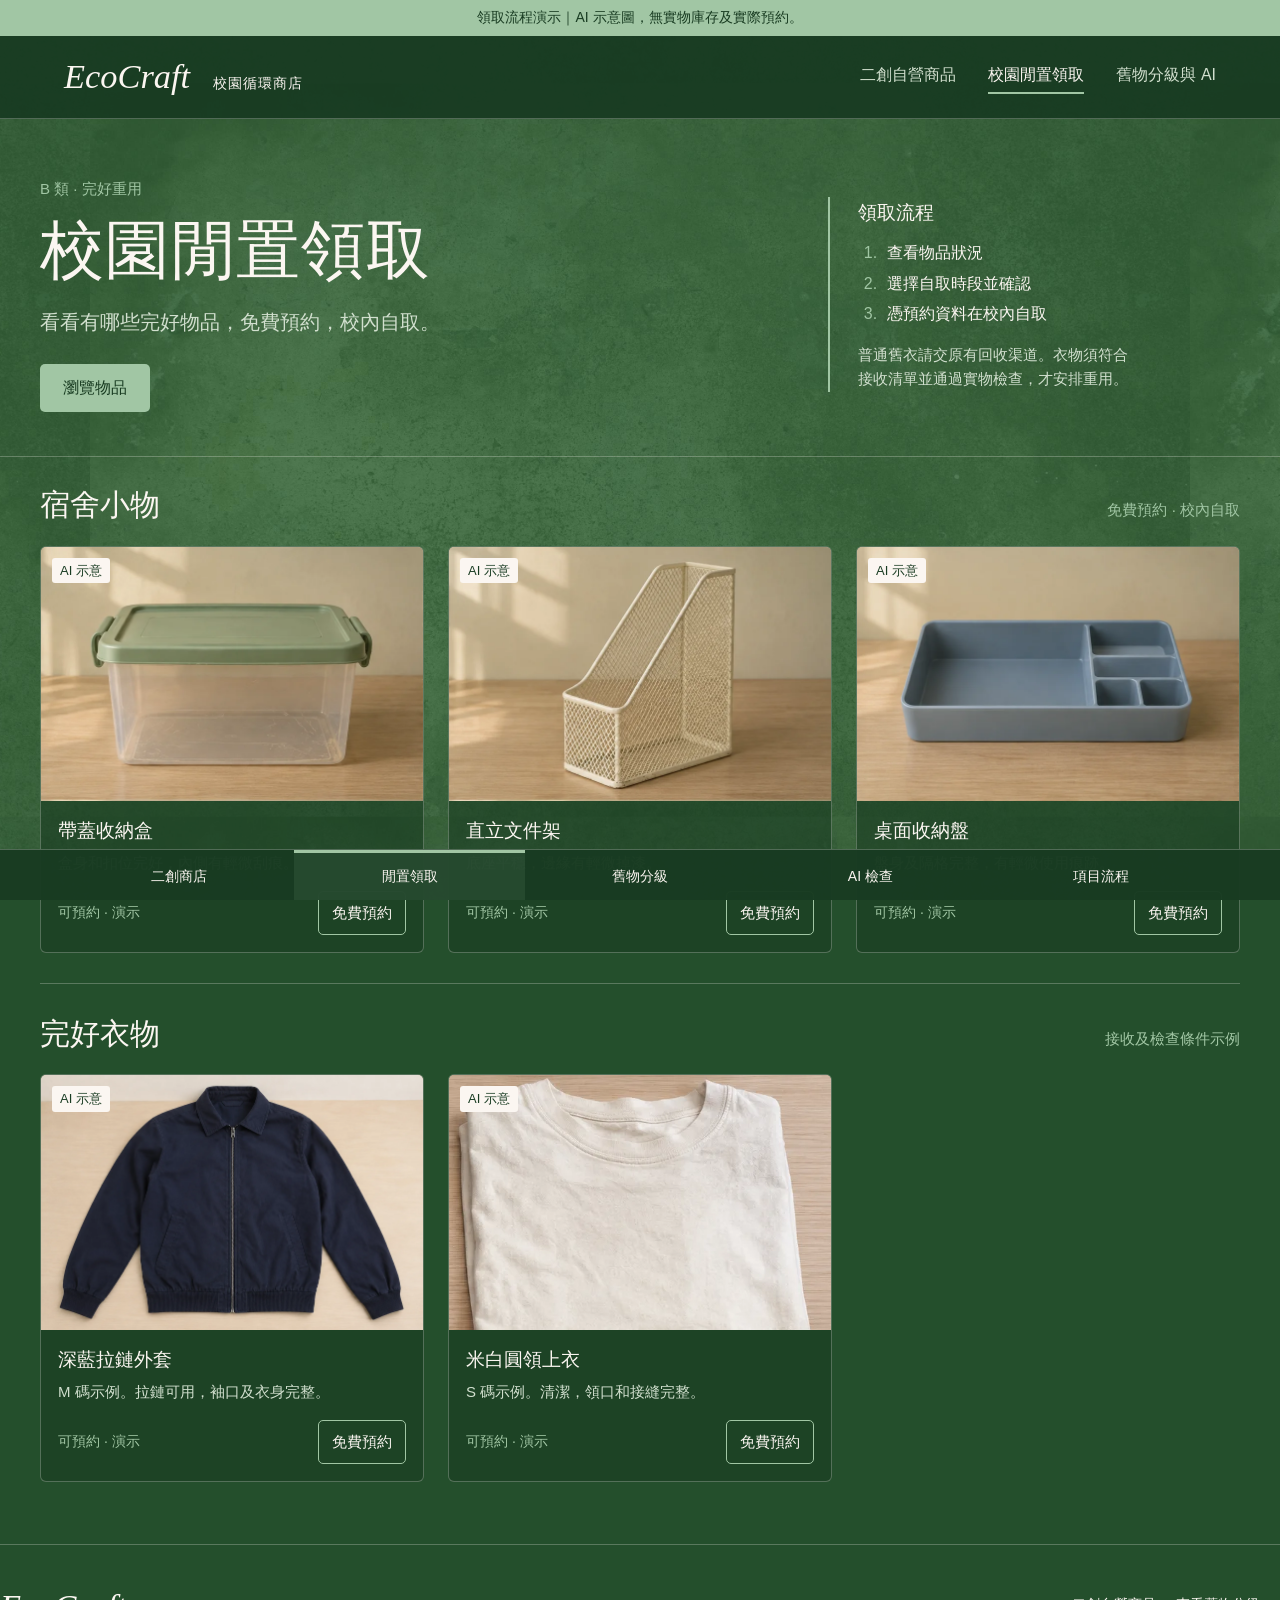
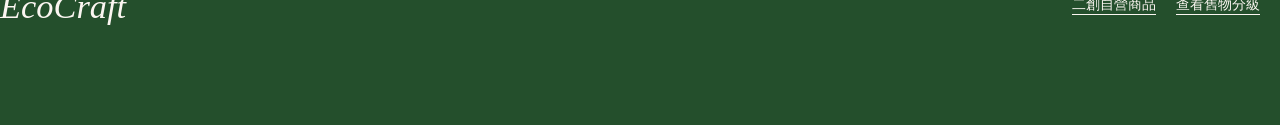
==== reuse.html @ 49c38d24 "Publish EcoCraft classroom backup demo" ====
<!doctype html>
<html lang="zh-Hant-HK">
<head>
  <meta charset="utf-8">
  <meta name="viewport" content="width=device-width, initial-scale=1">
  <meta name="theme-color" content="#244f2c">
  <title>校園閒置領取｜EcoCraft</title>
  <meta name="description" content="瀏覽完好物品示例，體驗免費預約及校內自取。">
  <link rel="stylesheet" href="shop.css?v=shop-r6">
  <link rel="stylesheet" href="reuse.css">
  <script src="reuse.js" defer></script>
</head>
<body class="reuse-page">
  <a class="skip" href="#reuse-list">跳到物品清單</a>
  <div class="demo-notice">領取流程演示｜AI 示意圖，無實物庫存及實際預約。</div>
  <header class="shop-header">
    <a class="brand" href="index.html" aria-label="EcoCraft 首頁">EcoCraft <span>校園循環商店</span></a>
    <nav class="desktop-nav" aria-label="主導覽">
      <a href="index.html#shop">二創自營商品</a>
      <a href="reuse.html" aria-current="page">校園閒置領取</a>
      <a href="studio.html#materials">舊物分級與 AI</a>
    </nav>
  </header>
  <main>
    <section class="reuse-intro" aria-labelledby="reuse-title">
      <div>
        <p class="reuse-kicker">B 類<span aria-hidden="true"> · </span>完好重用</p>
        <h1 id="reuse-title">校園閒置領取</h1>
        <p class="reuse-lead">看看有哪些完好物品，免費預約，校內自取。</p>
        <a class="button primary" href="#reuse-list">瀏覽物品</a>
      </div>
      <div class="reuse-steps">
        <h2>領取流程</h2>
        <ol>
          <li>查看物品狀況</li>
          <li>選擇自取時段並確認</li>
          <li>憑預約資料在校內自取</li>
        </ol>
        <p>普通舊衣請交原有回收渠道。衣物須符合接收清單並通過實物檢查，才安排重用。</p>
      </div>
    </section>
    <section class="reuse-list" id="reuse-list" aria-labelledby="reuse-list-title">
      <header class="reuse-section-heading">
        <h2 id="reuse-list-title">宿舍小物</h2>
        <p>免費預約 · 校內自取</p>
      </header>
      <div class="reuse-grid">
        <article class="reuse-card" data-reuse-item="box">
          <div class="reuse-photo reuse-photo-box" role="img" aria-label="AI 示意：帶淺綠盒蓋的透明塑膠收納盒">
            <span class="reuse-image-label" aria-hidden="true">AI 示意</span>
          </div>
          <div class="reuse-card-copy">
            <h3>帶蓋收納盒</h3>
            <p>盒身和扣位完好，內側有輕微刮痕。</p>
            <div class="reuse-card-actions"><span class="reuse-status">可預約 · 演示</span><button type="button" class="button outline">免費預約</button></div>
          </div>
        </article>
        <article class="reuse-card" data-reuse-item="files">
          <div class="reuse-photo reuse-photo-files" role="img" aria-label="AI 示意：米白色金屬網直立文件架">
            <span class="reuse-image-label" aria-hidden="true">AI 示意</span>
          </div>
          <div class="reuse-card-copy">
            <h3>直立文件架</h3>
            <p>底座平穩，邊緣有輕微掉漆。</p>
            <div class="reuse-card-actions"><span class="reuse-status">可預約 · 演示</span><button type="button" class="button outline">免費預約</button></div>
          </div>
        </article>
        <article class="reuse-card" data-reuse-item="tray">
          <div class="reuse-photo reuse-photo-tray" role="img" aria-label="AI 示意：灰藍色塑膠分格桌面收納盤">
            <span class="reuse-image-label" aria-hidden="true">AI 示意</span>
          </div>
          <div class="reuse-card-copy">
            <h3>桌面收納盤</h3>
            <p>盤身及隔格完整，有輕微使用痕跡。</p>
            <div class="reuse-card-actions"><span class="reuse-status">可預約 · 演示</span><button type="button" class="button outline">免費預約</button></div>
          </div>
        </article>
      </div>
      <header class="reuse-section-heading reuse-clothing">
        <h2>完好衣物</h2>
        <p>接收及檢查條件示例</p>
      </header>
      <div class="reuse-grid">
        <article class="reuse-card" data-reuse-item="jacket">
          <div class="reuse-photo reuse-photo-jacket" role="img" aria-label="AI 示意：深藍色拉鏈外套">
            <span class="reuse-image-label" aria-hidden="true">AI 示意</span>
          </div>
          <div class="reuse-card-copy">
            <h3>深藍拉鏈外套</h3>
            <p>M 碼示例。拉鏈可用，袖口及衣身完整。</p>
            <div class="reuse-card-actions"><span class="reuse-status">可預約 · 演示</span><button type="button" class="button outline">免費預約</button></div>
          </div>
        </article>
        <article class="reuse-card" data-reuse-item="shirt">
          <div class="reuse-photo reuse-photo-shirt" role="img" aria-label="AI 示意：摺疊的米白色圓領上衣">
            <span class="reuse-image-label" aria-hidden="true">AI 示意</span>
          </div>
          <div class="reuse-card-copy">
            <h3>米白圓領上衣</h3>
            <p>S 碼示例。清潔，領口和接縫完整。</p>
            <div class="reuse-card-actions"><span class="reuse-status">可預約 · 演示</span><button type="button" class="button outline">免費預約</button></div>
          </div>
        </article>
      </div>
    </section>
  </main>
  <footer class="shop-footer reuse-footer">
    <a class="brand" href="index.html">EcoCraft</a>
    <div><a href="index.html#shop">二創自營商品</a><a href="studio.html#materials">查看舊物分級</a></div>
  </footer>
  <nav class="bottom-nav two-entry-nav" aria-label="頁面導覽">
    <a href="index.html#shop">二創商店</a>
    <a href="#reuse-list" aria-current="page">閒置領取</a>
    <a href="studio.html#materials">舊物分級</a>
    <a href="studio.html#ai-demo">AI 檢查</a>
    <a href="studio.html#flow">項目流程</a>
  </nav>
  <dialog class="checkout-dialog reuse-dialog" id="reuse-dialog" aria-labelledby="reuse-dialog-title">
    <button class="dialog-close" type="button" id="close-reuse-dialog" aria-label="關閉預約">×</button>
    <p class="small-heading">校內自取演示</p>
    <h2 id="reuse-dialog-title" tabindex="-1">確認免費預約</h2>
    <div class="reuse-summary">
      <strong id="reuse-chosen-item"></strong>
      <span>免費</span>
    </div>
    <form id="reuse-form" method="dialog">
      <label class="reuse-slot-label" for="reuse-slot">選擇自取時段（示例）</label>
      <select id="reuse-slot" required>
        <option value="">請選擇時段</option>
        <option value="lunch">平日 12:30–13:30</option>
        <option value="evening">平日 17:00–18:00</option>
      </select>
      <p class="local-note">演示時段。真正的自取地點及時間須待校方批准後公布。</p>
      <p class="local-note">不用填寫個人資料。預約只保留在此瀏覽器分頁。</p>
      <button class="button primary full" type="submit">確認演示預約</button>
    </form>
    <section id="reuse-receipt" hidden>
      <dl class="reuse-pickup">
        <div><dt>領取方式</dt><dd>校內自取（演示）</dd></div>
        <div><dt>示例時段</dt><dd id="reuse-confirmed-slot"></dd></div>
      </dl>
      <p class="local-note">這是演示結果，沒有實際保留物品或安排交收。</p>
      <div class="checkout-actions">
        <button type="button" class="plain-button" id="cancel-reuse">取消演示預約</button>
        <button type="button" class="button primary" id="keep-browsing">返回物品清單</button>
      </div>
    </section>
  </dialog>
  <div id="reuse-toast" class="shop-toast" role="status" aria-live="polite"></div>
</body>
</html>
---- shop.css ----
:root{--green:#244f2c;--deep:#193c22;--sage:#a1c6a4;--paper:#fbf6f1;--muted:#d1dfce;--line:rgba(251,246,241,.25);font-size:16px;color-scheme:light}*{box-sizing:border-box}html{scroll-behavior:smooth;scroll-padding-top:100px}body{margin:0;color:var(--paper);background:var(--green) url('assets/green-texture.jpeg') center/1100px auto fixed;font-family:'PingFang SC','PingFang TC','Microsoft YaHei',Arial,sans-serif;line-height:1.65}button,input{font:inherit}button,a,input{touch-action:manipulation}button{cursor:pointer}a{color:inherit;text-underline-offset:5px}button{color:inherit}img{display:block;width:100%;height:auto}button:focus-visible,a:focus-visible,input:focus-visible,summary:focus-visible{outline:3px solid #e7c983;outline-offset:4px}svg{width:24px;height:24px}button[aria-disabled=true]{opacity:.5;cursor:help}[hidden]{display:none!important}.sr-only{position:absolute;width:1px;height:1px;overflow:hidden;clip-path:inset(50%);white-space:nowrap}.skip{position:fixed;left:15px;top:-100px;z-index:100;padding:12px;background:var(--paper);color:var(--green)}.skip:focus{top:15px}.demo-notice{text-align:center;padding:6px 20px;background:var(--sage);color:var(--deep);font-size:.875rem;line-height:1.7}.shop-header{display:flex;align-items:center;justify-content:space-between;gap:24px;padding:22px max(5vw,24px);background:rgba(25,60,34,.95);border-bottom:1px solid var(--line);position:sticky;top:0;z-index:20}.brand{font-family:Georgia,'Times New Roman',serif;font-style:italic;font-size:2.15rem;text-decoration:none;line-height:1.1;white-space:nowrap}.brand span{font-family:'PingFang SC','Microsoft YaHei',sans-serif;font-style:normal;font-size:.875rem;margin-left:14px;letter-spacing:1px}.desktop-nav{display:flex;gap:32px;font-size:1rem}.desktop-nav a{text-decoration:none;color:var(--muted)}.desktop-nav a[aria-current]{color:var(--paper);box-shadow:0 2px 0 var(--sage);padding-bottom:4px}.cart-button{display:flex;gap:9px;align-items:center;background:transparent;border:0;padding:6px 0;font-size:.9375rem}.cart-button b{font-size:.875rem;border:1px solid var(--sage);border-radius:50%;min-width:27px;height:27px;text-align:center;font-weight:400}.shop-hero{max-width:1380px;display:grid;grid-template-columns:.9fr 1.15fr;align-items:center;gap:64px;padding:66px 40px 70px;margin:auto}.small-heading{color:var(--sage);font-size:.9375rem;margin:0 0 14px}.hero-copy h1{font-size:clamp(2.1rem,3.4vw,3.65rem);line-height:1.25;font-weight:500;letter-spacing:-1px;margin:0 0 27px;white-space:nowrap}.hero-lead{font-size:1.5rem;line-height:1.65;margin:0 0 24px}.hero-description{font-size:1rem;color:var(--muted);margin-bottom:32px}.hero-actions{display:flex;gap:20px;align-items:center;flex-wrap:wrap}.button{display:inline-flex;min-height:46px;justify-content:center;align-items:center;padding:12px 22px;gap:8px;text-decoration:none;font-size:1rem;border:1px solid transparent;border-radius:5px;font-weight:500;line-height:1.4}.primary{background:var(--sage);color:var(--deep)}.primary:hover{background:#b9d8ba}.soft{background:#e1e9dc;color:var(--green);border-color:#b9c8b3}.outline{background:transparent;color:var(--paper);border-color:var(--sage)}.outline:hover{background:#ffffff0c}.text-link{font-size:.9375rem}.hero-note{font-size:.875rem;color:var(--sage);margin:31px 0 0}.hero-product{position:relative;padding:0;background:var(--paper);color:var(--green);text-align:left;border:0;border-radius:8px;overflow:hidden;transform:rotate(-1.1deg);box-shadow:0 18px 40px #112c1840}.hero-product>img{aspect-ratio:1.55;object-fit:cover}.hero-caption{display:grid;gap:4px;padding:18px 23px}.hero-caption>span{font-size:.875rem}.hero-caption strong{font-size:1.3rem;font-weight:500}.hero-caption>span:last-child{position:absolute;right:23px;bottom:29px;text-decoration:underline}.photo-label{position:absolute;top:14px;left:14px;color:var(--green);background:var(--paper);border-radius:3px;font-size:.8125rem;padding:3px 9px;line-height:1.6}.catalog-section{max-width:1380px;margin:auto;padding:40px 40px 70px;border-top:1px solid var(--line)}.catalog-heading{display:flex;justify-content:space-between;gap:20px;align-items:flex-end}.catalog-heading h2,.circular-section h2{font-size:2rem;line-height:1.35;font-weight:500;margin:0}.catalog-heading .small-heading{margin-bottom:8px}.catalog-heading>span{font-size:.9375rem;color:var(--muted)}.shop-tools{display:flex;justify-content:space-between;align-items:center;gap:25px;margin:30px 0 28px}.categories{display:flex;gap:9px;flex-wrap:wrap}.categories button{border:1px solid transparent;background:transparent;color:var(--muted);padding:9px 15px;border-radius:4px;font-size:.9375rem;min-height:44px}.categories button[aria-pressed=true]{background:var(--sage);color:var(--deep)}#search-form{display:flex;align-items:center;border:1px solid var(--line);border-radius:4px;min-height:44px;background:#193c2240;max-width:300px}#search{background:transparent;color:var(--paper);border:0;padding:9px 12px;width:220px;min-width:0;font-size:.9375rem}#search::placeholder{color:var(--muted)}#search-form button{background:transparent;border:0;padding:8px 12px;display:flex}.catalog-grid{display:grid;grid-template-columns:repeat(4,minmax(0,1fr));gap:22px}.product-card{min-width:0}.photo-button{position:relative;display:block;width:100%;background:var(--paper);padding:0;border:0;border-radius:6px;overflow:hidden}.photo-button>img{aspect-ratio:1.2;object-fit:cover;transition:transform .2s}.photo-button:hover>img{transform:scale(1.025)}.product-info{padding:17px 0 0}.material{font-size:.875rem;color:var(--sage);margin:0 0 6px}.product-info h3{margin:0;font-size:1.2rem;font-weight:500;line-height:1.45}.product-info h3 button{font:inherit;padding:0;text-align:left;background:transparent;border:0}.product-copy{font-size:.9375rem;color:var(--muted);margin:9px 0 20px;min-height:3.1em}.card-bottom{display:flex;justify-content:space-between;gap:10px;align-items:center}.card-bottom strong{font-size:1.2rem;font-weight:500;display:block;line-height:1.4}.card-bottom span{font-size:.8125rem;color:var(--sage)}.compact-button{padding:10px 13px;border:1px solid var(--sage);border-radius:4px;background:transparent;min-height:44px;font-size:.875rem;white-space:nowrap}.compact-button:hover{background:var(--sage);color:var(--deep)}.catalog-note{font-size:.875rem;color:var(--muted);margin:32px 0 0}.empty-results{text-align:center;padding:70px 20px;border:1px solid var(--line)}.empty-results h3{font-size:1.4rem;font-weight:500}.empty-results p{color:var(--muted)}.circular-section{display:grid;grid-template-columns:1fr 1fr;gap:70px;align-items:center;max-width:1300px;margin:auto;padding:55px 0 65px;border-top:1px solid var(--line)}.circular-section p:not(.small-heading){color:var(--muted);font-size:1rem;line-height:1.9}.circular-section .button{margin-top:13px}.circular-images{display:grid;grid-template-columns:1fr 1fr;gap:10px 18px}.circular-images img{aspect-ratio:1.35;object-fit:cover;border-radius:5px}.circular-images span{grid-row:2;color:var(--sage);font-size:.9375rem}.circular-images img:nth-of-type(2){grid-column:2;grid-row:1}.shop-footer{display:flex;justify-content:space-between;gap:40px;max-width:1300px;margin:auto;padding:43px 0 100px;border-top:1px solid var(--line)}.shop-footer p{font-size:.875rem;color:var(--muted)}.shop-footer>div:last-child a{display:inline-block;margin:0 20px 6px 0;font-size:.875rem}.bottom-nav{position:fixed;bottom:0;left:0;right:0;display:grid;grid-template-columns:repeat(4,1fr);padding:0 5%;background:rgba(25,60,34,.98);z-index:25;border-top:1px solid var(--line)}.bottom-nav a{padding:12px 5px;text-align:center;font-size:.875rem;text-decoration:none;border-top:3px solid transparent}.bottom-nav a[aria-current]{border-color:var(--sage);background:#a1c6a418}dialog{border:1px solid var(--sage);background:var(--paper);color:var(--green);padding:0;border-radius:8px;max-width:calc(100vw - 40px);max-height:calc(100dvh - 40px);box-shadow:0 20px 90px #07180c55;line-height:1.65}dialog::backdrop{background:#102417aa}dialog h2{font-size:1.9rem;font-weight:500;line-height:1.35;margin:0 0 18px}.dialog-close{position:absolute;z-index:2;right:13px;top:10px;width:44px;height:44px;border:0;background:var(--paper);border-radius:50%;color:var(--green);font-size:2rem;line-height:1}.product-dialog{width:1030px}.detail-layout{display:grid;grid-template-columns:1fr 1fr}.detail-image{position:sticky;top:0;align-self:start;padding:20px}.detail-image img{aspect-ratio:1;object-fit:contain;background:#eee7dd}.detail-image .photo-label{top:32px;left:32px}.detail-copy{padding:45px 35px 30px 10px}.detail-copy .material{color:#527559}.detail-copy h2{margin-bottom:18px}.detail-copy>p:not(.material){font-size:1rem}.detail-price{display:flex;align-items:baseline;gap:13px;margin:22px 0 0}.detail-price strong{font-size:1.9rem;font-weight:500}.detail-price span{font-size:.875rem;color:#527559}.price-explainer{font-size:.875rem!important;color:#526951;margin:8px 0 14px}.detail-spec{font-size:.9375rem;margin:23px 0;border-top:1px solid #244f2c25}.detail-spec>div{padding:12px 0;border-bottom:1px solid #244f2c25;display:grid;grid-template-columns:75px 1fr;gap:18px}.detail-spec dt{color:#526951}.detail-spec dd{margin:0}.qty-label{display:flex;gap:22px;align-items:center;font-size:.9375rem;margin:20px 0}.qty-label input{width:78px;padding:7px 9px;border:1px solid #66856b;border-radius:4px;background:transparent;color:var(--green);min-height:44px}.detail-actions{display:flex;gap:10px}.detail-actions .button{flex:1;padding-left:12px;padding-right:12px}.detail-copy details{border-top:1px solid #244f2c25;margin-top:20px;padding-top:15px;font-size:.9375rem}.detail-copy details summary{cursor:pointer;min-height:35px}.detail-copy details p{color:#526951;font-size:.9375rem}.cart-dialog{margin:0 0 0 auto;border-radius:0;height:100dvh;max-height:100dvh;max-width:100vw;width:580px;border-right:0}.cart-inner{padding:40px 30px}.cart-inner .small-heading,.checkout-dialog>.small-heading,.receipt-dialog>.small-heading{color:#527559}.cart-lines{list-style:none;padding:0;margin:30px 0}.cart-line{display:grid;grid-template-columns:86px minmax(0,1fr) auto;gap:18px;padding:20px 0;border-bottom:1px solid #244f2c25}.cart-line>img{width:86px;height:93px;object-fit:cover;border-radius:3px}.cart-line h3{font-size:1rem;font-weight:500;margin:0 0 5px}.cart-line p{margin:0 0 12px;font-size:.9375rem}.cart-line p span{font-size:.8125rem;color:#526951}.cart-line>strong{font-size:.9375rem;white-space:nowrap;font-weight:500}.line-actions{display:flex;align-items:center;gap:16px}.quantity{display:flex;align-items:center;border:1px solid #244f2c40;border-radius:3px}.quantity button{width:35px;height:36px;border:0;background:transparent;font-size:1.1rem}.quantity output{min-width:26px;text-align:center;font-size:.9375rem}.plain-button{border:0;padding:5px 0;min-height:36px;background:transparent;text-decoration:underline;text-underline-offset:4px;font-size:.875rem}.total-row{display:flex;justify-content:space-between;gap:15px;padding-top:23px;border-top:1px solid #244f2c40;font-size:1.1rem}.total-row strong{font-size:1.5rem;font-weight:500}.full{width:100%;margin-top:12px}.local-note{font-size:.875rem;color:#526951}.cart-empty{text-align:center;padding:55px 12px}.cart-empty h3{font-weight:500;font-size:1.2rem}.cart-empty p{color:#526951}.empty-symbol{font-size:2.7rem;color:#77967b}.checkout-dialog,.receipt-dialog{width:600px;padding:42px 35px}.order-items{list-style:none;padding:0;margin:28px 0}.order-items li{display:flex;justify-content:space-between;gap:20px;padding:14px 0;border-bottom:1px solid #244f2c25;font-size:.9375rem}.order-items li strong{font-weight:500;white-space:nowrap}.demo-accept{display:flex;align-items:flex-start;gap:11px;font-size:.9375rem;margin:25px 0}.demo-accept input{width:20px;height:20px;flex-shrink:0;margin:4px 0;accent-color:var(--green)}.checkout-actions{display:flex;justify-content:space-between;gap:20px;align-items:center;margin-top:30px}.receipt-dialog{text-align:center}.receipt-check{width:64px;height:64px;border-radius:50%;background:var(--sage);color:var(--green);font-size:2rem;line-height:64px;margin:0 auto 23px}.receipt-state{background:#e4ecdf;border-radius:4px;padding:10px;font-size:.9375rem}.receipt-number{font-size:.8125rem;color:#526951;overflow-wrap:anywhere}.receipt-actions{display:grid;gap:18px;margin-top:25px}.receipt-dialog .order-items,.receipt-dialog .total-row{text-align:left}.shop-toast{position:fixed;bottom:75px;left:50%;transform:translate(-50%,15px);z-index:100;color:var(--green);background:var(--paper);padding:13px 22px;border:1px solid var(--sage);border-radius:6px;box-shadow:0 7px 25px #10241733;max-width:calc(100vw - 32px);width:max-content;opacity:0;pointer-events:none;transition:opacity .15s,transform .15s;font-size:.9375rem}.shop-toast.show{opacity:1;transform:translate(-50%,0)}
@media(min-width:1600px){.shop-hero{padding-top:90px;padding-bottom:90px}}
@media(max-width:1100px){.shop-hero{gap:35px;padding:50px 30px}.desktop-nav{gap:20px}.brand span{display:none}.catalog-section{padding:35px 30px 60px}.catalog-grid{gap:20px}.card-bottom{align-items:flex-start;flex-direction:column}.compact-button{width:100%}.circular-section,.shop-footer{margin-left:30px;margin-right:30px}.hero-caption>span:last-child{position:static}.hero-lead{font-size:1.3rem}.hero-description{font-size:.9375rem}.product-dialog{width:960px}}
@media(max-width:760px){.demo-notice{font-size:.8125rem;padding:6px 15px}.shop-header{padding:17px 20px}.brand{font-size:1.9rem}.desktop-nav{display:none}.cart-button{font-size:.875rem}.shop-hero{grid-template-columns:1fr;padding:35px 20px 45px;gap:30px}.hero-copy h1{font-size:2.5rem;margin-bottom:18px}.hero-lead{font-size:1.3rem;margin-bottom:15px}.hero-description{margin-bottom:22px}.hero-actions{gap:15px}.hero-note{margin-top:22px}.hero-product{transform:none}.hero-product>img{aspect-ratio:1.5}.hero-caption{padding:16px 20px;grid-template-columns:1fr auto}.hero-caption>span:first-child{grid-column:1/-1}.hero-caption>span:last-child{font-size:.8125rem;align-self:center}.hero-caption strong{font-size:1.1rem}.catalog-section{padding:34px 20px 45px}.catalog-heading h2{font-size:1.6rem}.catalog-heading>span{white-space:nowrap;font-size:.875rem}.shop-tools{flex-direction:column;align-items:stretch;gap:18px;margin:24px 0}.categories{gap:5px}.categories button{padding:8px 12px;font-size:.875rem}#search-form{max-width:none}#search{width:100%}.catalog-grid{grid-template-columns:repeat(2,minmax(0,1fr));gap:28px 14px}.photo-button .photo-label{font-size:.75rem;top:8px;left:8px;padding:2px 6px}.product-info{padding-top:12px}.product-info h3{font-size:1rem;line-height:1.5}.material{font-size:.8125rem}.product-copy{font-size:.875rem;min-height:4.7em;margin:8px 0 12px}.card-bottom strong{font-size:1.1rem}.card-bottom span{font-size:.75rem}.compact-button{font-size:.875rem;min-height:42px}.catalog-note{font-size:.8125rem}.circular-section{grid-template-columns:1fr;gap:30px;margin:0 20px;padding:35px 0 45px}.circular-section h2{font-size:1.7rem}.circular-section p:not(.small-heading){font-size:.9375rem}.shop-footer{display:block;margin:0 20px;padding:35px 0 90px}.shop-footer>div+div{margin-top:25px}.bottom-nav{padding:0}.bottom-nav a{font-size:.8125rem}.detail-layout{grid-template-columns:1fr}.product-dialog{max-width:calc(100vw - 24px);max-height:calc(100dvh - 24px)}.detail-image{position:relative;padding:16px}.detail-image img{aspect-ratio:1.25}.detail-image .photo-label{top:26px;left:26px}.detail-copy{padding:5px 22px 28px}.detail-copy h2{font-size:1.65rem}.detail-copy>p:not(.material){font-size:.9375rem}.dialog-close{right:10px;top:9px}.cart-inner{padding:45px 20px 28px}.cart-line{grid-template-columns:68px minmax(0,1fr);gap:13px}.cart-line>img{width:68px;height:83px}.cart-line>strong{grid-column:2;font-size:.875rem;margin-top:-8px}.cart-line h3{font-size:.9375rem}.line-actions{gap:12px}.cart-empty{padding:40px 4px}.checkout-dialog,.receipt-dialog{max-width:calc(100vw - 24px);padding:42px 23px 28px}.checkout-actions{gap:15px}.checkout-actions .button{padding:12px 14px;font-size:.9375rem}.checkout-dialog h2,.receipt-dialog h2,.cart-dialog h2{font-size:1.7rem}.order-items li{font-size:.875rem}.demo-accept{font-size:.875rem}.hero-copy .desktop-break{display:none}}
@media(prefers-reduced-motion:reduce){html{scroll-behavior:auto}*,*:before,*:after{transition:none!important;transform:none!important}}

.catalog-note { margin-top: 12px; }
.catalog-background { margin-top: 24px; color: var(--muted); font-size: .875rem; }
.catalog-background summary, .pickup-details summary, .detail-copy details summary {
  cursor: pointer;
  min-height: 44px;
  padding: 8px 0;
}
.detail-copy details { margin-top: 12px; padding-top: 0; }
.detail-copy .detail-spec { margin: 4px 0 12px; }
.pickup-details { margin: 12px 0 16px; }
.pickup-details p { margin: 0 0 10px; color: #526951; font-size: .875rem; }

@media (max-width: 760px) {
  .detail-image img { max-height: min(23dvh, 180px); }
  .detail-copy h2 { margin-bottom: 8px; }
  .detail-copy #detail-use { margin: 8px 0; }
  .detail-price { margin-top: 8px; }
  .qty-label { margin: 10px 0; }
}
---- reuse.css ----
/* Use the existing shop tokens, texture, dialogs and navigation. */
.bottom-nav.two-entry-nav {
  grid-template-columns: repeat(5, minmax(0, 1fr));
}

.reuse-page {
  font-family: "PingFang TC", "Noto Sans CJK TC", "Microsoft JhengHei", sans-serif;
}

.reuse-intro, .reuse-list {
  max-width: 1380px;
  margin-inline: auto;
  padding-inline: 40px;
}

.reuse-intro {
  display: grid;
  grid-template-columns: minmax(0, 1.2fr) minmax(290px, .72fr);
  gap: clamp(38px, 8vw, 112px);
  align-items: center;
  padding-block: 58px 44px;
}

.reuse-kicker {
  margin: 0 0 12px;
  color: var(--sage);
  font-size: .9375rem;
}

.reuse-intro h1 {
  margin: 0;
  font-size: clamp(2.45rem, 5vw, 4.45rem);
  font-weight: 550;
  line-height: 1.16;
  letter-spacing: .02em;
}

.reuse-lead {
  margin: 18px 0 26px;
  color: var(--muted);
  font-size: clamp(1rem, 1.9vw, 1.22rem);
}

.reuse-steps {
  padding-inline-start: 28px;
  border-inline-start: 2px solid var(--sage);
}

.reuse-steps h2 {
  margin: 0;
  font-size: 1.2rem;
  font-weight: 550;
}

.reuse-steps ol {
  display: grid;
  gap: 4px;
  margin: 12px 0 15px;
  padding-inline-start: 1.45rem;
}

.reuse-steps li {
  padding-inline-start: .32rem;
}

.reuse-steps li::marker {
  color: var(--sage);
}

.reuse-steps p {
  max-width: 33ch;
  margin: 0;
  color: var(--muted);
  font-size: .9375rem;
}

.reuse-list {
  padding-block: 23px 62px;
  border-top: 1px solid var(--line);
}

.reuse-section-heading {
  display: flex;
  align-items: baseline;
  justify-content: space-between;
  gap: 10px 18px;
  flex-wrap: wrap;
  margin-bottom: 16px;
}

.reuse-section-heading h2 {
  margin: 0;
  font-size: clamp(1.45rem, 2.5vw, 1.88rem);
  font-weight: 500;
}

.reuse-section-heading p {
  margin: 0;
  font-size: .9375rem;
  color: var(--sage);
}

.reuse-grid {
  display: grid;
  grid-template-columns: repeat(3, minmax(0, 1fr));
  gap: 24px;
}

.reuse-card {
  min-width: 0;
  overflow: hidden;
  background: rgba(25, 60, 34, .6);
  border: 1px solid var(--line);
  border-radius: 6px;
  display: flex;
  flex-direction: column;
}

.reuse-photo {
  position: relative;
  flex: none;
  aspect-ratio: 3 / 2;
  background: #d1c3ab url("assets/campus-reuse-objects.webp") no-repeat;
  background-size: 200% 200%;
}

.reuse-photo-box { background-position: left top; }
.reuse-photo-files { background-position: right top; }
.reuse-photo-tray { background-position: left bottom; }

.reuse-photo-jacket {
  background-image: url("assets/campus-reuse-jacket.webp");
  background-position: center;
  background-size: cover;
}

.reuse-photo-shirt {
  background-image: url("assets/campus-reuse-shirt.webp");
  background-position: right 71%;
  background-size: 290% auto;
}

.reuse-image-label {
  position: absolute;
  inset: 11px auto auto 11px;
  border-radius: 3px;
  padding: 2px 8px;
  font-size: .8125rem;
  color: var(--deep);
  background: var(--paper);
}

.reuse-card-copy {
  display: flex;
  flex-grow: 1;
  flex-direction: column;
  padding: 15px 17px 17px;
}

.reuse-card-copy h3 {
  margin: 0 0 4px;
  font-size: 1.16rem;
  font-weight: 550;
}

.reuse-card-copy p {
  margin: 0 0 15px;
  color: var(--muted);
  font-size: .9375rem;
}

.reuse-card-actions {
  display: flex;
  align-items: center;
  justify-content: space-between;
  flex-wrap: wrap;
  gap: 8px 12px;
  margin-top: auto;
}

.reuse-status {
  color: var(--sage);
  font-size: .875rem;
}

.reuse-card-actions .button {
  padding: 8px 13px;
  min-height: 44px;
  font-size: .9375rem;
}

.reuse-clothing {
  margin-top: 30px;
  padding-top: 25px;
  border-top: 1px solid var(--line);
}

.reuse-footer {
  align-items: center;
}

.reuse-summary {
  display: flex;
  justify-content: space-between;
  gap: 12px;
  padding: 12px 0;
  border-block: 1px solid #244f2c36;
}

.reuse-slot-label {
  display: block;
  margin: 18px 0 7px;
  font-weight: 600;
}

#reuse-slot {
  font: inherit;
  width: 100%;
  min-height: 45px;
  padding: 7px 10px;
  border: 1px solid #66856b;
  border-radius: 4px;
  color: var(--deep);
  background: white;
}

#reuse-slot:focus-visible {
  outline: 3px solid #3f6842;
  outline-offset: 2px;
}

.reuse-pickup {
  padding: 13px 17px;
  background: #e4ecdf;
  border: 1px solid var(--sage);
  border-radius: 4px;
}

.reuse-pickup div {
  display: flex;
  flex-wrap: wrap;
  justify-content: space-between;
  column-gap: 16px;
}

.reuse-pickup dd {
  margin: 0;
  font-weight: 550;
}

.reuse-inline-link {
  text-underline-offset: 4px;
  font-weight: 500;
}

@media (max-width: 900px) {
  .reuse-grid { gap: 16px; }
  .reuse-intro, .reuse-list { padding-inline: 25px; }
}

@media (max-width: 760px) {
  .reuse-intro {
    grid-template-columns: 1fr;
    padding-block: 35px 27px;
    gap: 23px;
  }
  .reuse-steps { padding-inline-start: 15px; }
  .reuse-intro, .reuse-list { padding-inline: 20px; }
  .reuse-grid { grid-template-columns: repeat(2, minmax(0, 1fr)); gap: 14px; }
  .reuse-card-copy { padding: 11px; }
  .reuse-card-copy h3 { font-size: 1rem; }
  .reuse-card-copy p { font-size: .875rem; margin-bottom: 11px; }
  .reuse-card-actions { align-items: stretch; flex-direction: column; gap: 5px; }
  .reuse-card-actions .button { font-size: .875rem; }
  .reuse-image-label { inset: 6px auto auto 6px; font-size: .75rem; }
  .bottom-nav.two-entry-nav a { padding-inline: 2px; }
}
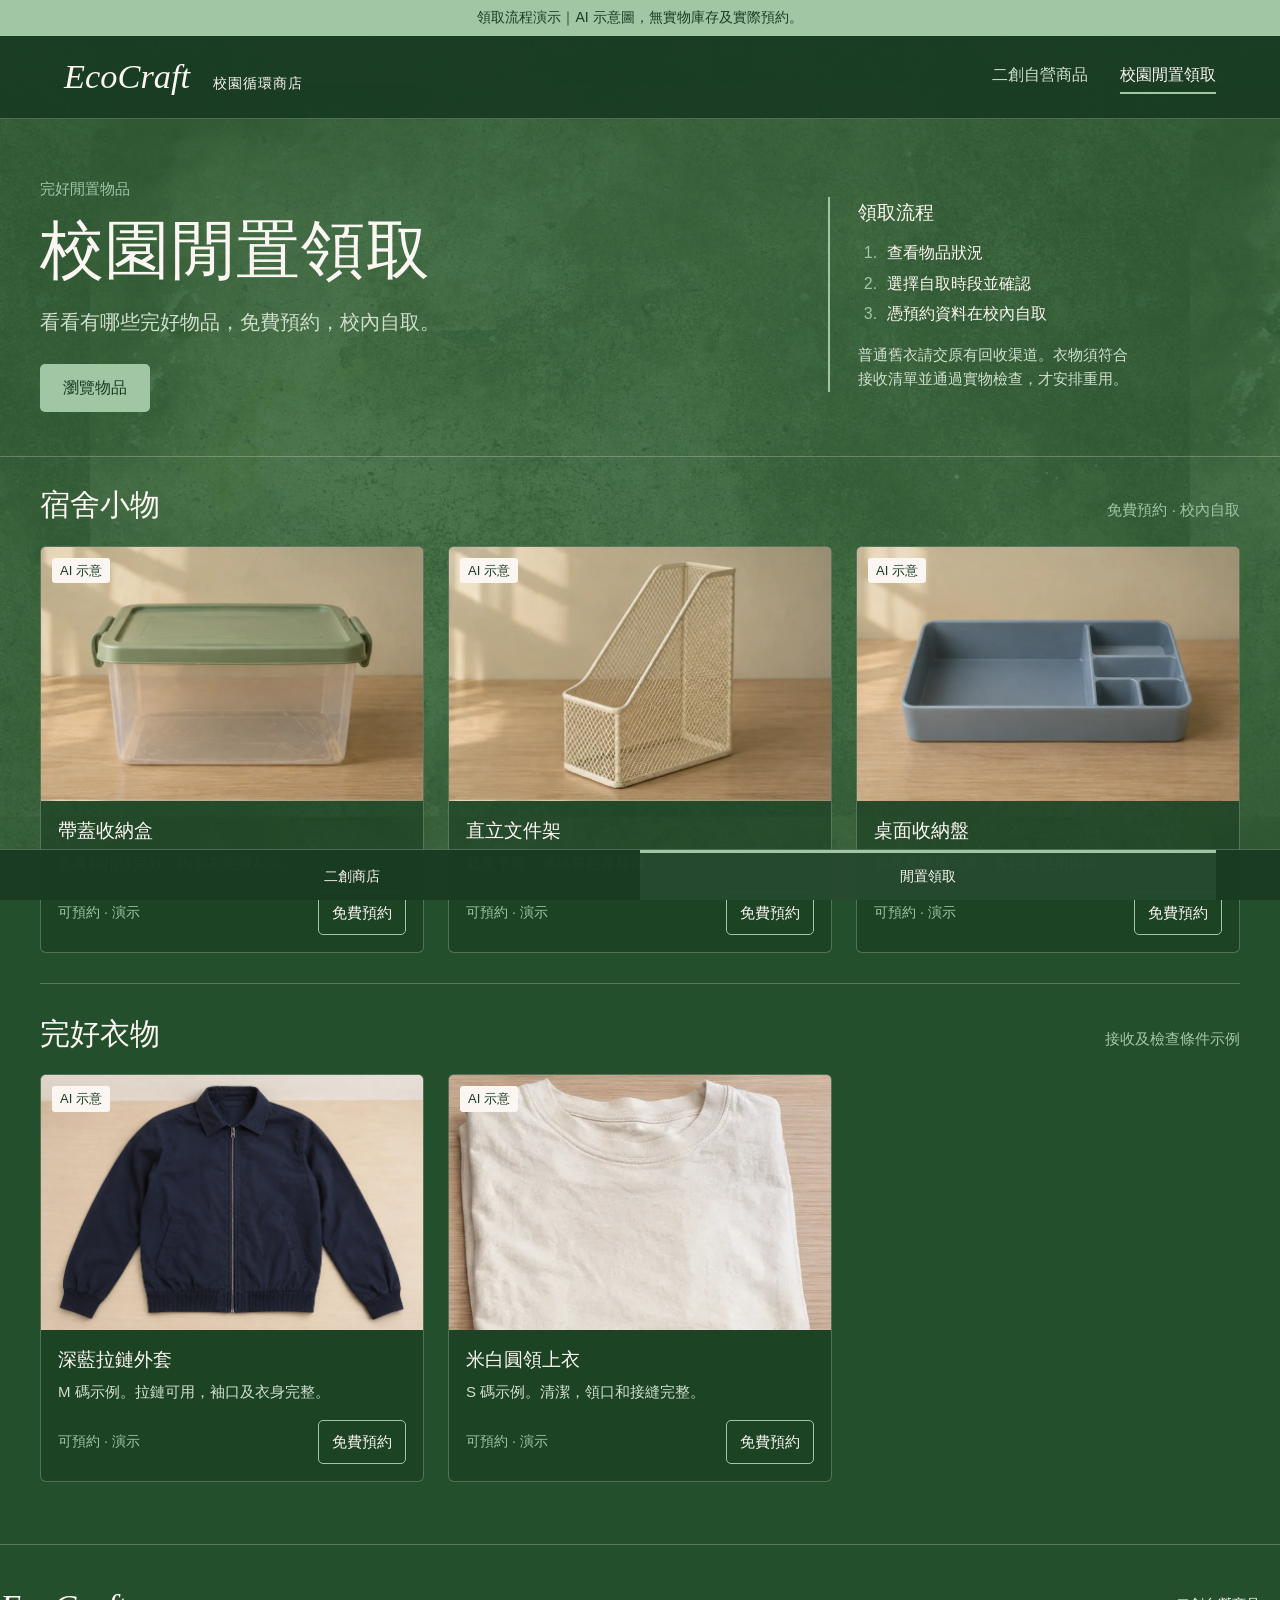
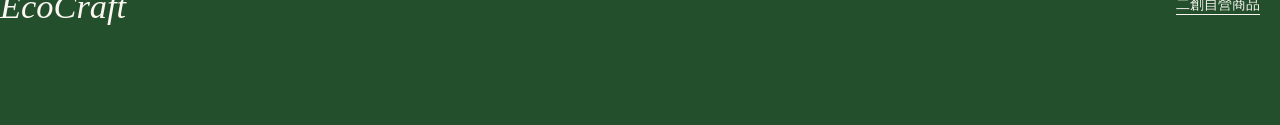
==== commit c8508475: "Make the storefront product-first and reveal details on demand" ====
--- a/reuse.html
+++ b/reuse.html
@@ -7,7 +7,7 @@
   <title>校園閒置領取｜EcoCraft</title>
   <meta name="description" content="瀏覽完好物品示例，體驗免費預約及校內自取。">
   <link rel="stylesheet" href="shop.css?v=shop-r6">
-  <link rel="stylesheet" href="reuse.css">
+  <link rel="stylesheet" href="reuse.css?v=retail1">
   <script src="reuse.js" defer></script>
 </head>
 <body class="reuse-page">
@@ -18,13 +18,12 @@
     <nav class="desktop-nav" aria-label="主導覽">
       <a href="index.html#shop">二創自營商品</a>
       <a href="reuse.html" aria-current="page">校園閒置領取</a>
-      <a href="studio.html#materials">舊物分級與 AI</a>
     </nav>
   </header>
   <main>
     <section class="reuse-intro" aria-labelledby="reuse-title">
       <div>
-        <p class="reuse-kicker">B 類<span aria-hidden="true"> · </span>完好重用</p>
+        <p class="reuse-kicker">完好閒置物品</p>
         <h1 id="reuse-title">校園閒置領取</h1>
         <p class="reuse-lead">看看有哪些完好物品，免費預約，校內自取。</p>
         <a class="button primary" href="#reuse-list">瀏覽物品</a>
@@ -106,14 +105,11 @@
   </main>
   <footer class="shop-footer reuse-footer">
     <a class="brand" href="index.html">EcoCraft</a>
-    <div><a href="index.html#shop">二創自營商品</a><a href="studio.html#materials">查看舊物分級</a></div>
+    <div><a href="index.html#shop">二創自營商品</a></div>
   </footer>
   <nav class="bottom-nav two-entry-nav" aria-label="頁面導覽">
     <a href="index.html#shop">二創商店</a>
     <a href="#reuse-list" aria-current="page">閒置領取</a>
-    <a href="studio.html#materials">舊物分級</a>
-    <a href="studio.html#ai-demo">AI 檢查</a>
-    <a href="studio.html#flow">項目流程</a>
   </nav>
   <dialog class="checkout-dialog reuse-dialog" id="reuse-dialog" aria-labelledby="reuse-dialog-title">
     <button class="dialog-close" type="button" id="close-reuse-dialog" aria-label="關閉預約">×</button>
--- a/reuse.css
+++ b/reuse.css
@@ -1,6 +1,6 @@
 /* Use the existing shop tokens, texture, dialogs and navigation. */
 .bottom-nav.two-entry-nav {
-  grid-template-columns: repeat(5, minmax(0, 1fr));
+  grid-template-columns: repeat(2, minmax(0, 1fr));
 }
 
 .reuse-page {
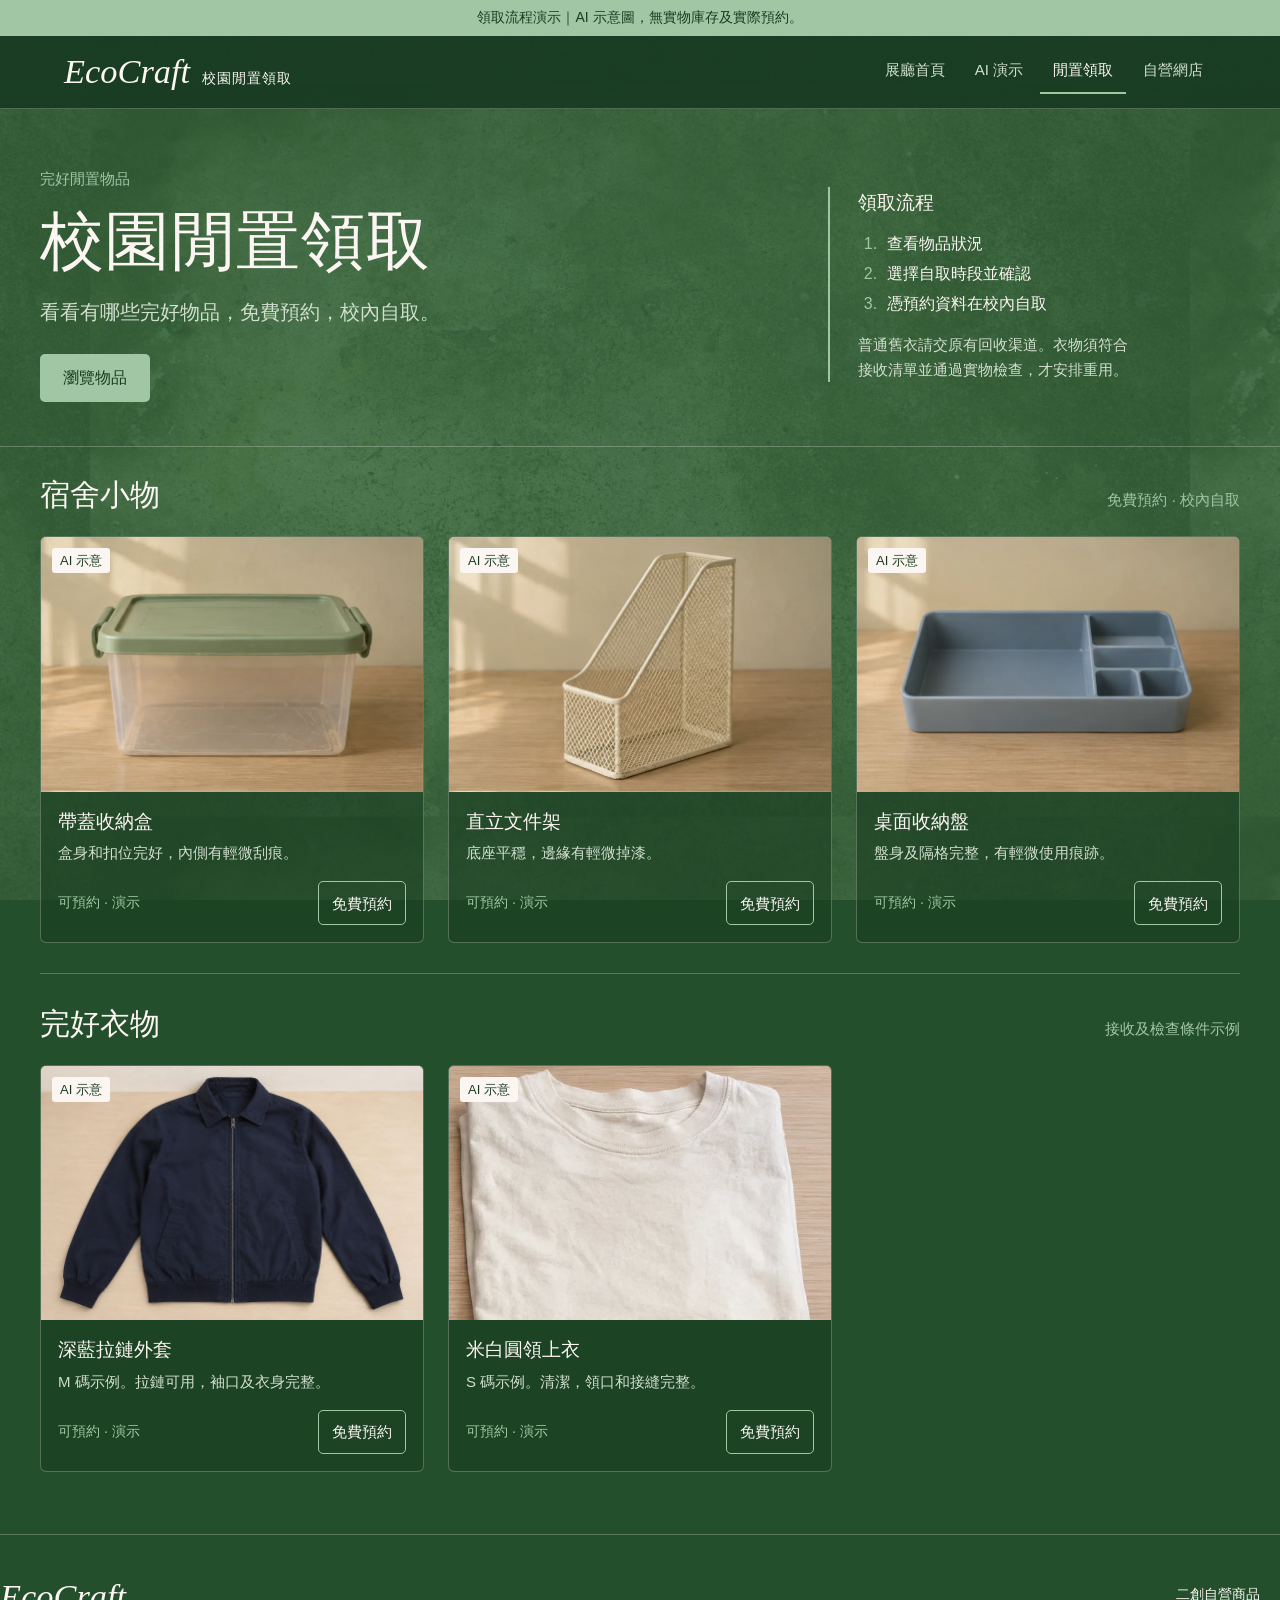
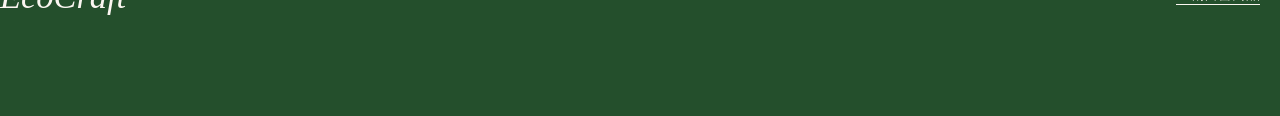
==== commit f4a164ba: "Publish reviewed EcoCraft showroom navigation and material cards" ====
--- a/reuse.html
+++ b/reuse.html
@@ -2,24 +2,18 @@
 <html lang="zh-Hant-HK">
 <head>
   <meta charset="utf-8">
-  <meta name="viewport" content="width=device-width, initial-scale=1">
+  <meta name="viewport" content="width=device-width, initial-scale=1, viewport-fit=cover">
   <meta name="theme-color" content="#244f2c">
   <title>校園閒置領取｜EcoCraft</title>
   <meta name="description" content="瀏覽完好物品示例，體驗免費預約及校內自取。">
   <link rel="stylesheet" href="shop.css?v=shop-r6">
   <link rel="stylesheet" href="reuse.css?v=retail1">
   <script src="reuse.js" defer></script>
-</head>
+<link rel="stylesheet" href="entry-navigation.css?v=1"></head>
 <body class="reuse-page">
   <a class="skip" href="#reuse-list">跳到物品清單</a>
   <div class="demo-notice">領取流程演示｜AI 示意圖，無實物庫存及實際預約。</div>
-  <header class="shop-header">
-    <a class="brand" href="index.html" aria-label="EcoCraft 首頁">EcoCraft <span>校園循環商店</span></a>
-    <nav class="desktop-nav" aria-label="主導覽">
-      <a href="index.html#shop">二創自營商品</a>
-      <a href="reuse.html" aria-current="page">校園閒置領取</a>
-    </nav>
-  </header>
+  <header class="shop-header ec-header"><a class="brand" href="studio.html#home" aria-label="EcoCraft 展廳首頁">EcoCraft<span>校園閒置領取</span></a><nav class="ec-routes ec-routes--top" aria-label="主要導覽"><a href="studio.html#home" data-route="home">展廳首頁</a><a href="studio.html#ai-demo" data-route="ai">AI 演示</a><a href="reuse.html" data-route="reuse" aria-current="page">閒置領取</a><a href="index.html?v=showroom-link1#shop" data-route="shop">自營網店</a></nav></header>
   <main>
     <section class="reuse-intro" aria-labelledby="reuse-title">
       <div>
@@ -107,10 +101,7 @@
     <a class="brand" href="index.html">EcoCraft</a>
     <div><a href="index.html#shop">二創自營商品</a></div>
   </footer>
-  <nav class="bottom-nav two-entry-nav" aria-label="頁面導覽">
-    <a href="index.html#shop">二創商店</a>
-    <a href="#reuse-list" aria-current="page">閒置領取</a>
-  </nav>
+  <nav class="ec-routes ec-routes--bottom" aria-label="主要導覽"><a href="studio.html#home" data-route="home">展廳首頁</a><a href="studio.html#ai-demo" data-route="ai">AI 演示</a><a href="reuse.html" data-route="reuse" aria-current="page">閒置領取</a><a href="index.html?v=showroom-link1#shop" data-route="shop">自營網店</a></nav>
   <dialog class="checkout-dialog reuse-dialog" id="reuse-dialog" aria-labelledby="reuse-dialog-title">
     <button class="dialog-close" type="button" id="close-reuse-dialog" aria-label="關閉預約">×</button>
     <p class="small-heading">校內自取演示</p>
@@ -143,5 +134,5 @@
     </section>
   </dialog>
   <div id="reuse-toast" class="shop-toast" role="status" aria-live="polite"></div>
-</body>
+<script src="entry-navigation.js?v=1"></script></body>
 </html>
--- a/shop.css
+++ b/shop.css
@@ -23,3 +23,26 @@
   .detail-price { margin-top: 8px; }
   .qty-label { margin: 10px 0; }
 }
+
+.shop-brand-links {
+  display: flex;
+  align-items: center;
+  flex-wrap: wrap;
+  gap: 0 16px;
+}
+
+.shop-showroom-link {
+  display: inline-flex;
+  align-items: center;
+  min-height: 44px;
+  color: var(--paper);
+  font-size: .875rem;
+  white-space: nowrap;
+  text-underline-offset: 4px;
+}
+
+@media (max-width: 760px) {
+  .shop-brand-links {
+    gap: 0 12px;
+  }
+}
--- a/entry-navigation.css
+++ b/entry-navigation.css
@@ -0,0 +1,42 @@
+/* Main destinations use the same order at both entry URLs and in the pickup area. */
+.ec-header { gap: 20px; padding: 14px max(5vw, 20px); }
+.ec-header .brand { flex: 0 0 auto; }
+.ec-header .brand span { margin-left: 12px; letter-spacing: .07em; }
+.ec-routes { display: flex; align-items: stretch; gap: 4px; }
+.ec-routes a { display: inline-flex; align-items: center; justify-content: center; text-decoration: none; min-height: 44px; padding: 6px 13px; color: var(--muted); font-size: 15px; font-weight: 500; white-space: nowrap; border-bottom: 2px solid transparent; }
+.ec-routes a:hover { color: var(--paper); background: #a1c6a416; }
+.ec-routes [aria-current] { color: var(--paper); border-color: var(--sage); }
+.ec-routes--top { margin-left: auto; }
+.ec-routes--bottom { display: none; }
+.ec-header #present { min-height: 44px; font-size: 14px; }
+#home .ec-home-copy h1 { margin: 0 0 27px; line-height: 1.17; font-size: clamp(40px, 4.4vw, 64px); font-weight: 600; letter-spacing: -.045em; }
+.ec-doors { border-top: 1px solid #fbf6f168; }
+.ec-doors a { display: flex; align-items: center; justify-content: space-between; gap: 12px; padding: 13px 5px; text-decoration: none; border-bottom: 1px solid #fbf6f155; }
+.ec-doors a:hover { background: #fbf6f10c; }
+.ec-doors strong, .ec-doors small { display: block; }
+.ec-doors strong { color: var(--paper); font-size: 19px; font-weight: 600; }
+.ec-doors small { color: #d4e2d1; font-size: 14px; }
+.ec-arrow { font-family: system-ui, sans-serif; font-size: 22px; line-height: 1; color: var(--sage); margin-right: 8px; }
+html { scroll-padding-top: 84px; }
+@media(max-width: 800px) {
+  html {scroll-padding-top: 71px;}
+  .ec-header {gap: 9px; min-height: 57px; padding: 5px 15px;}
+  .ec-header .brand {font-size: 27px;}
+  .ec-header .brand span {display: inline; margin-left: 8px; font-size: 12px;}
+  .ec-routes--top {display: none;}
+  .ec-routes--bottom {display: grid; grid-template-columns: repeat(4,minmax(0,1fr)); gap: 0; position: fixed; inset: auto 0 0; z-index: 26; background: #183921; border-top: 1px solid #fbf6f142; padding: 0 env(safe-area-inset-right) env(safe-area-inset-bottom) env(safe-area-inset-left);}
+  .ec-routes--bottom a {padding: 4px 2px; border-bottom: 0; border-top: 3px solid transparent; font-size: 13px; line-height: 1.4; min-height: 49px;}
+  .ec-routes--bottom [aria-current] {border-top-color: var(--sage); background: #a1c6a414;}
+  body {padding-bottom: calc(55px + env(safe-area-inset-bottom));}
+  nav.progress {position: static; margin: 0; padding: 0 8px;}
+  body.present nav.progress {position: static;}
+  #home.hero.section {min-height: 0; grid-template-columns: minmax(0,1fr); padding: 26px 18px 32px; gap: 22px;}
+  #home .ec-home-copy h1 {font-size: clamp(34px,8vw,48px); margin-bottom: 18px;}
+  .ec-doors a {padding: 8px 4px;}
+  .ec-doors strong {font-size: 17px;}
+  .ec-doors small {font-size: 13px;}
+}
+@media(prefers-reduced-motion: reduce){html{scroll-behavior:auto;}}
+
+/* Preserve the silhouette and side seams of each piece in the shop grid. */
+.catalog-grid .photo-button>img { object-fit: contain; aspect-ratio: 3 / 2; background: #e6d9c8; }
